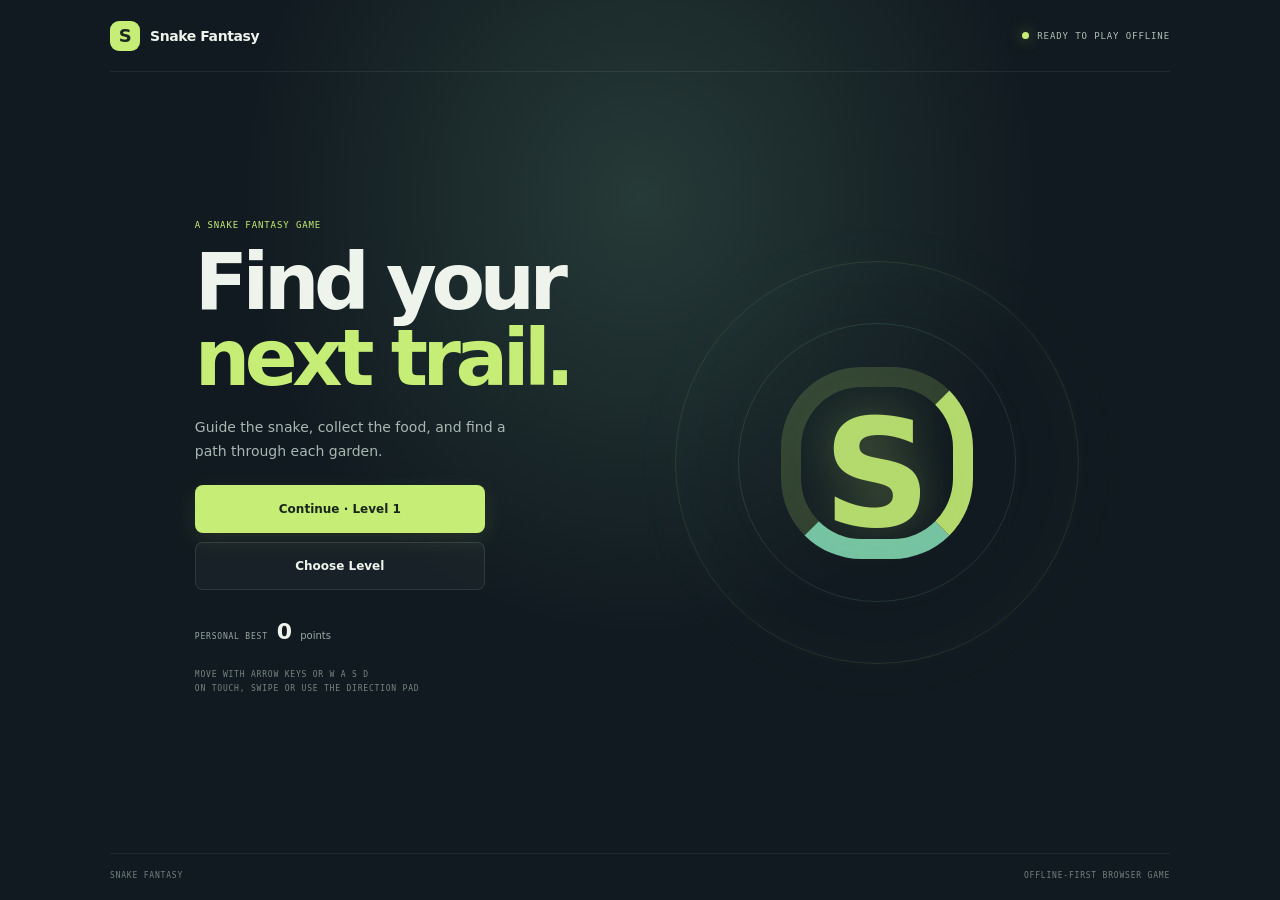
==== index.html @ 546d5184 "Improving snake fantasy" ====
<!doctype html>
<html lang="en">
<head>
    <meta charset="utf-8">
    <meta name="viewport" content="width=device-width, initial-scale=1, viewport-fit=cover">
    <meta name="theme-color" content="#111a20">
    <meta name="description" content="Snake Fantasy: an offline-first arcade game. Run locally in your browser.">
    <title>Snake Fantasy</title>
    <link rel="manifest" href="./manifest.json">
    <link rel="stylesheet" href="./css/style.css">
</head>
<body>
    <main class="app-shell">
        <header class="site-header">
            <a class="brand" href="./"><span class="brand-mark">S</span><span>Snake Fantasy</span></a>
            <span class="offline-state"><i></i> READY TO PLAY OFFLINE</span>
        </header>

        <section class="screen menu-screen active" id="menuScreen" aria-labelledby="gameTitle">
            <div class="menu-art" aria-hidden="true"><span class="art-orb orb-a"></span><span class="art-orb orb-b"></span><span class="art-snake">S</span></div>
            <p class="eyebrow">A SNAKE FANTASY GAME</p>
            <h1 id="gameTitle">Find your<br><span>next trail.</span></h1>
            <p class="intro-copy">Guide the snake, collect the food, and find a path through each garden.</p>
            <div class="menu-actions">
                <button class="button button-primary" data-action="start">Continue · Level <span id="continueLevel">1</span></button>
                <button class="button button-secondary" data-action="levels">Choose Level</button>
            </div>
            <div class="record-card"><span>PERSONAL BEST</span><strong id="menuBestScore">0</strong><small>points</small></div>
            <p class="controls-copy">MOVE WITH ARROW KEYS OR W A S D<br>ON TOUCH, SWIPE OR USE THE DIRECTION PAD</p>
        </section>

        <section class="screen levels-screen" id="levelsScreen" aria-labelledby="levelsTitle" hidden>
            <div class="screen-heading"><p class="eyebrow">YOUR JOURNEY</p><h1 id="levelsTitle">Choose a<br><span>level.</span></h1></div>
            <div class="level-grid" id="levelGrid"></div>
            <button class="button button-secondary back-button" data-action="menu">Back to menu</button>
        </section>

        <section class="screen game-screen" id="gameScreen" aria-label="Snake gameplay" hidden>
            <header class="game-toolbar">
                <button class="toolbar-button" data-action="menu" aria-label="Return to menu">‹</button>
                <div class="level-heading"><small id="levelDifficulty">LEVEL 01</small><strong id="levelName">First Trail</strong></div>
                <button class="toolbar-button pause-button" data-action="pause" aria-label="Pause game">Ⅱ</button>
            </header>
            <div class="score-strip">
                <div><small>SCORE</small><strong id="scoreValue">0</strong></div>
                <div class="score-goal"><small>FOOD</small><strong id="foodValue">0 / 5</strong></div>
                <div><small>BEST</small><strong id="bestValue">0</strong></div>
            </div>
            <div class="canvas-frame"><canvas id="gameCanvas" aria-label="Snake game board"></canvas></div>
            <div class="touch-pad" aria-label="Snake direction controls">
                <span></span><button data-turn="up" aria-label="Move up">↑</button><span></span>
                <button data-turn="left" aria-label="Move left">←</button><button data-turn="down" aria-label="Move down">↓</button><button data-turn="right" aria-label="Move right">→</button>
            </div>
            <div class="game-overlay" id="pauseOverlay" hidden>
                <p class="eyebrow">TAKE YOUR TIME</p><h2>Paused</h2>
                <button class="button button-primary" data-action="resume">Resume game</button>
                <button class="button button-secondary" data-action="restart">Restart level</button>
                <button class="text-button" data-action="menu">Return to menu</button>
            </div>
            <div class="game-overlay" id="gameOverOverlay" hidden>
                <p class="eyebrow">TRAIL ENDED</p><h2 id="gameOverTitle">Try another path.</h2>
                <p class="result-line">Score <strong id="finalScore">0</strong> · Best <strong id="finalBest">0</strong></p>
                <button class="button button-primary" data-action="restart">Try again</button>
                <button class="button button-secondary" data-action="menu">Return to menu</button>
            </div>
            <div class="game-overlay" id="victoryOverlay" hidden>
                <p class="eyebrow">LEVEL COMPLETE</p><h2 id="victoryTitle">Beautiful run.</h2>
                <p class="result-line">Score <strong id="victoryScore">0</strong> · Best <strong id="victoryBest">0</strong></p>
                <button class="button button-primary" data-action="next-level">Next level</button>
                <button class="button button-secondary" data-action="levels">Choose level</button>
            </div>
        </section>
        <footer class="site-footer"><span>SNAKE FANTASY</span><span>OFFLINE-FIRST BROWSER GAME</span></footer>
    </main>
    <script type="module" src="./js/app.js"></script>
</body>
</html>
---- css/style.css ----
:root{color-scheme:dark;--bg:#111a20;--panel:#1a272d;--panel2:#203139;--line:#314149;--text:#eef3eb;--muted:#98a8a2;--lime:#c6ee76;--mint:#80d6b2;--orange:#ff987b}
*{box-sizing:border-box;-webkit-tap-highlight-color:transparent}
body{margin:0;min-height:100vh;background:radial-gradient(ellipse at 50% 22%,#263a37 0,transparent 44%),var(--bg);color:var(--text);font-family:ui-rounded,"Arial Rounded MT Bold",system-ui,sans-serif;touch-action:manipulation}
button{font:inherit;color:inherit}
.app-shell{position:relative;display:flex;flex-direction:column;width:min(1120px,100%);min-height:100vh;margin:0 auto;padding:0 30px}
.site-header{height:72px;display:flex;align-items:center;justify-content:space-between;border-bottom:1px solid #ffffff12}
.brand{display:flex;align-items:center;gap:10px;text-decoration:none;color:var(--text);font-size:14px;font-weight:800;letter-spacing:-.03em}
.brand-mark{display:grid;place-items:center;width:30px;height:30px;border-radius:9px;background:var(--lime);color:#1a2720;font-size:18px}
.offline-state,.eyebrow,.controls-copy,.record-card>span,.score-strip small,.level-heading small,.site-footer{font:10px ui-monospace,Consolas,monospace;letter-spacing:.1em}
.offline-state{display:flex;align-items:center;gap:8px;color:#b0c1b7;font-size:9px}
.offline-state i{width:7px;height:7px;border-radius:50%;background:var(--lime);box-shadow:0 0 14px #c6ee7680}
.screen{display:none;flex:1;min-height:0}
.screen.active{display:flex}
.screen[hidden],.game-overlay[hidden]{display:none}
.menu-screen{position:relative;overflow:hidden;flex-direction:column;justify-content:center;align-items:flex-start;padding:45px 0 54px 8%;min-height:570px}
.menu-art{position:absolute;width:min(48vw,480px);height:min(48vw,480px);right:5%;top:50%;transform:translateY(-50%);pointer-events:none;opacity:.9}
.art-orb{position:absolute;display:block;border:1px solid #c6ee7620;border-radius:50%}
.orb-a{inset:8%;box-shadow:inset 0 0 80px #80d6b20b,0 0 60px #80d6b208}
.orb-b{inset:21%;border-color:#80d6b22a}
.art-snake{position:absolute;inset:30%;display:grid;place-items:center;border:20px solid #c6ee7630;border-right-color:#c6ee76;border-bottom-color:#80d6b2;border-radius:42%;font-size:clamp(70px,14vw,150px);font-weight:900;color:var(--lime);text-shadow:0 0 45px #c6ee7650}
.eyebrow{margin:0 0 14px;color:var(--lime);font-size:9px}
h1{position:relative;margin:0;font-size:clamp(46px,7vw,78px);line-height:.98;letter-spacing:-.07em;font-weight:800}
h1 span{color:var(--lime)}
.intro-copy{position:relative;max-width:340px;margin:20px 0 22px;color:#a9b8b1;font-size:14px;line-height:1.65}
.menu-actions{position:relative;display:grid;width:min(290px,100%);gap:9px}
.button{min-height:48px;border:1px solid transparent;border-radius:8px;padding:0 18px;font-size:12px;font-weight:750;cursor:pointer;transition:transform .14s,background .14s,border-color .14s}
.button:active{transform:translateY(1px) scale(.99)}
.button-primary{background:var(--lime);color:#19251c;box-shadow:0 7px 22px #c6ee761c}
.button-primary:hover{background:#d3f891}
.button-secondary{background:#ffffff08;border-color:#ffffff1a;color:var(--text)}
.button-secondary:hover{border-color:#c6ee766b;background:#c6ee760b}
.record-card{position:relative;display:flex;align-items:baseline;gap:9px;margin-top:29px;color:var(--muted)}
.record-card>span{font-size:8px}
.record-card strong{color:var(--text);font-size:22px;letter-spacing:-.04em}
.record-card small{font-size:10px}
.controls-copy{position:relative;margin:24px 0 0;color:#74867f;font-size:8px;line-height:1.8}
.levels-screen{flex-direction:column;align-items:flex-start;justify-content:center;max-width:760px;width:100%;margin:auto;padding:46px 0}
.screen-heading{margin-bottom:24px}
.screen-heading h1{font-size:clamp(40px,6vw,62px)}
.level-grid{display:grid;width:100%;grid-template-columns:repeat(3,minmax(0,1fr));gap:10px}
.level-card{display:flex;min-height:94px;flex-direction:column;align-items:flex-start;justify-content:space-between;padding:14px;border:1px solid var(--line);border-radius:9px;background:#ffffff05;text-align:left;cursor:pointer}
.level-card:hover:not(:disabled){border-color:#c6ee7680;background:#c6ee760b}
.level-card:disabled{opacity:.38;cursor:not-allowed}
.level-card strong{font-size:13px}
.level-card small{color:var(--muted);font:9px ui-monospace,Consolas,monospace;text-transform:uppercase;letter-spacing:.07em}
.level-card .level-number{color:var(--lime);font:10px ui-monospace,Consolas,monospace}
.back-button{width:190px;margin-top:22px}
.game-screen{position:relative;flex-direction:column;align-items:center;justify-content:flex-start;max-width:850px;width:100%;margin:auto;padding:22px 0 10px}
.game-toolbar{width:100%;display:grid;grid-template-columns:44px 1fr 44px;align-items:center;gap:12px;margin-bottom:14px}
.toolbar-button{width:40px;height:40px;border:1px solid var(--line);border-radius:10px;background:#ffffff08;color:var(--text);font-size:22px;cursor:pointer}
.toolbar-button:hover{border-color:#c6ee7677}
.level-heading{text-align:center}
.level-heading small,.level-heading strong{display:block}
.level-heading small{color:var(--lime);font-size:8px}
.level-heading strong{margin-top:3px;font-size:14px}
.score-strip{display:flex;align-items:center;justify-content:space-around;width:min(560px,100%);margin-bottom:12px;padding:10px 8px;border:1px solid #ffffff12;border-radius:9px;background:#ffffff05}
.score-strip div{display:flex;flex-direction:column;align-items:center;gap:3px;min-width:76px}
.score-strip small{color:#85958f;font-size:8px}
.score-strip strong{font-size:16px;font-weight:800}
.score-goal strong{color:var(--lime)}
.canvas-frame{width:min(720px,100%);height:min(53vh,510px);min-height:270px;border:1px solid #ffffff1a;border-radius:12px;overflow:hidden;background:#101a1e;box-shadow:0 18px 60px #0003}
#gameCanvas{display:block;width:100%;height:100%;touch-action:none}
.touch-pad{display:grid;grid-template-columns:repeat(3,48px);grid-template-rows:repeat(2,42px);gap:5px;margin:12px auto 0;touch-action:none}
.touch-pad button{border:1px solid #ffffff20;border-radius:8px;background:#ffffff0a;color:#dfe9df;font-size:20px;touch-action:none}
.touch-pad button:active{background:var(--lime);color:#18231b}
.game-overlay{position:absolute;z-index:5;inset:0;display:flex;flex-direction:column;align-items:center;justify-content:center;gap:10px;padding:25px;border:1px solid #ffffff1a;border-radius:12px;background:#111a20ed;text-align:center;backdrop-filter:blur(8px)}
.game-overlay h2{margin:0 0 7px;font-size:clamp(28px,5vw,42px);letter-spacing:-.05em}
.game-overlay .eyebrow{margin:0}
.game-overlay .button{width:min(250px,100%)}
.result-line{margin:0 0 7px;color:var(--muted);font-size:12px}
.result-line strong{color:var(--text)}
.text-button{margin-top:3px;border:0;background:transparent;color:#a8b7af;font-size:11px;cursor:pointer}
.text-button:hover{color:var(--lime)}
.site-footer{display:flex;justify-content:space-between;padding:17px 0 20px;border-top:1px solid #ffffff10;color:#71817b;font-size:8px}
@media(max-width:650px){.app-shell{padding:0 17px}.site-header{height:60px}.menu-screen{min-height:calc(100svh - 105px);padding:30px 4% 36px}.menu-art{width:65vw;height:65vw;right:-17%;top:27%;opacity:.4}.menu-screen h1{font-size:clamp(52px,14vw,76px)}.intro-copy{max-width:290px}.level-grid{grid-template-columns:repeat(2,minmax(0,1fr))}.levels-screen{justify-content:flex-start;padding-top:38px}.game-screen{justify-content:center;padding-top:10px}.canvas-frame{height:min(51svh,480px);min-height:250px}.touch-pad{margin-top:10px}.score-strip{margin-bottom:8px}.site-footer{font-size:7px}}
@media(max-height:700px) and (min-width:651px){.menu-screen{min-height:500px;padding-top:20px;padding-bottom:24px}.menu-art{width:360px;height:360px}.canvas-frame{height:48vh;min-height:260px}.game-screen{padding-top:8px}.touch-pad{margin-top:7px}}
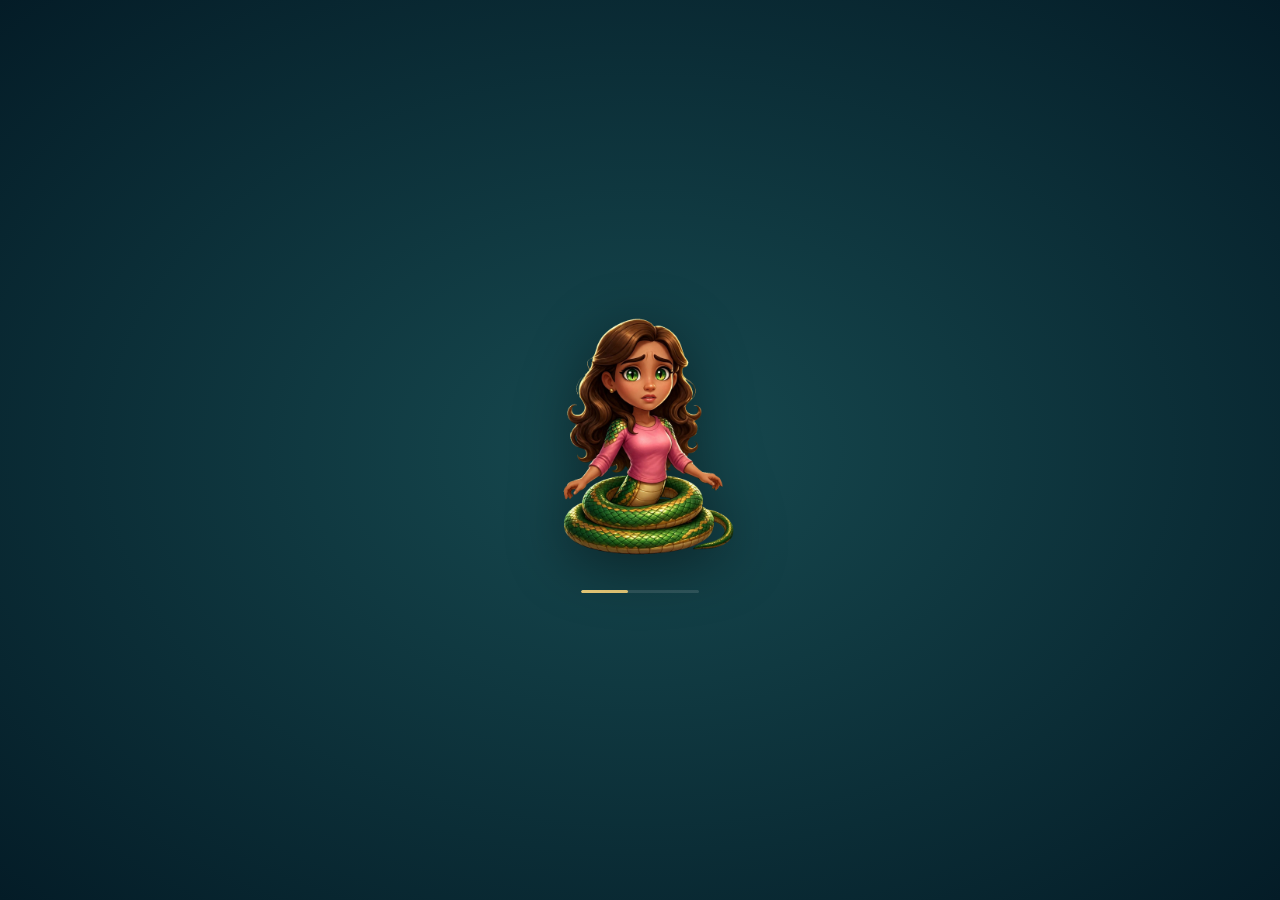
==== commit f1a0e5d3: "Prepare game for Vercel deployment" ====
--- a/index.html
+++ b/index.html
@@ -1,77 +1,81 @@
-<!doctype html>
-<html lang="en">
-<head>
-    <meta charset="utf-8">
-    <meta name="viewport" content="width=device-width, initial-scale=1, viewport-fit=cover">
-    <meta name="theme-color" content="#111a20">
-    <meta name="description" content="Snake Fantasy: an offline-first arcade game. Run locally in your browser.">
-    <title>Snake Fantasy</title>
-    <link rel="manifest" href="./manifest.json">
-    <link rel="stylesheet" href="./css/style.css">
-</head>
-<body>
-    <main class="app-shell">
-        <header class="site-header">
-            <a class="brand" href="./"><span class="brand-mark">S</span><span>Snake Fantasy</span></a>
-            <span class="offline-state"><i></i> READY TO PLAY OFFLINE</span>
-        </header>
-
-        <section class="screen menu-screen active" id="menuScreen" aria-labelledby="gameTitle">
-            <div class="menu-art" aria-hidden="true"><span class="art-orb orb-a"></span><span class="art-orb orb-b"></span><span class="art-snake">S</span></div>
-            <p class="eyebrow">A SNAKE FANTASY GAME</p>
-            <h1 id="gameTitle">Find your<br><span>next trail.</span></h1>
-            <p class="intro-copy">Guide the snake, collect the food, and find a path through each garden.</p>
-            <div class="menu-actions">
-                <button class="button button-primary" data-action="start">Continue · Level <span id="continueLevel">1</span></button>
-                <button class="button button-secondary" data-action="levels">Choose Level</button>
-            </div>
-            <div class="record-card"><span>PERSONAL BEST</span><strong id="menuBestScore">0</strong><small>points</small></div>
-            <p class="controls-copy">MOVE WITH ARROW KEYS OR W A S D<br>ON TOUCH, SWIPE OR USE THE DIRECTION PAD</p>
-        </section>
-
-        <section class="screen levels-screen" id="levelsScreen" aria-labelledby="levelsTitle" hidden>
-            <div class="screen-heading"><p class="eyebrow">YOUR JOURNEY</p><h1 id="levelsTitle">Choose a<br><span>level.</span></h1></div>
-            <div class="level-grid" id="levelGrid"></div>
-            <button class="button button-secondary back-button" data-action="menu">Back to menu</button>
-        </section>
-
-        <section class="screen game-screen" id="gameScreen" aria-label="Snake gameplay" hidden>
-            <header class="game-toolbar">
-                <button class="toolbar-button" data-action="menu" aria-label="Return to menu">‹</button>
-                <div class="level-heading"><small id="levelDifficulty">LEVEL 01</small><strong id="levelName">First Trail</strong></div>
-                <button class="toolbar-button pause-button" data-action="pause" aria-label="Pause game">Ⅱ</button>
-            </header>
-            <div class="score-strip">
-                <div><small>SCORE</small><strong id="scoreValue">0</strong></div>
-                <div class="score-goal"><small>FOOD</small><strong id="foodValue">0 / 5</strong></div>
-                <div><small>BEST</small><strong id="bestValue">0</strong></div>
-            </div>
-            <div class="canvas-frame"><canvas id="gameCanvas" aria-label="Snake game board"></canvas></div>
-            <div class="touch-pad" aria-label="Snake direction controls">
-                <span></span><button data-turn="up" aria-label="Move up">↑</button><span></span>
-                <button data-turn="left" aria-label="Move left">←</button><button data-turn="down" aria-label="Move down">↓</button><button data-turn="right" aria-label="Move right">→</button>
-            </div>
-            <div class="game-overlay" id="pauseOverlay" hidden>
-                <p class="eyebrow">TAKE YOUR TIME</p><h2>Paused</h2>
-                <button class="button button-primary" data-action="resume">Resume game</button>
-                <button class="button button-secondary" data-action="restart">Restart level</button>
-                <button class="text-button" data-action="menu">Return to menu</button>
-            </div>
-            <div class="game-overlay" id="gameOverOverlay" hidden>
-                <p class="eyebrow">TRAIL ENDED</p><h2 id="gameOverTitle">Try another path.</h2>
-                <p class="result-line">Score <strong id="finalScore">0</strong> · Best <strong id="finalBest">0</strong></p>
-                <button class="button button-primary" data-action="restart">Try again</button>
-                <button class="button button-secondary" data-action="menu">Return to menu</button>
-            </div>
-            <div class="game-overlay" id="victoryOverlay" hidden>
-                <p class="eyebrow">LEVEL COMPLETE</p><h2 id="victoryTitle">Beautiful run.</h2>
-                <p class="result-line">Score <strong id="victoryScore">0</strong> · Best <strong id="victoryBest">0</strong></p>
-                <button class="button button-primary" data-action="next-level">Next level</button>
-                <button class="button button-secondary" data-action="levels">Choose level</button>
-            </div>
-        </section>
-        <footer class="site-footer"><span>SNAKE FANTASY</span><span>OFFLINE-FIRST BROWSER GAME</span></footer>
-    </main>
-    <script type="module" src="./js/app.js"></script>
-</body>
-</html>
+<!doctype html>
+<html lang="en">
+<head>
+    <meta charset="utf-8">
+    <meta name="viewport" content="width=device-width, initial-scale=1, viewport-fit=cover">
+    <meta name="theme-color" content="#062d35">
+    <meta name="description" content="Amara's Fantacy — an offline-first river goddess adventure.">
+    <title>Amara's Fantacy · The River Serpent</title>
+    <link rel="manifest" href="./manifest.json">
+    <link rel="icon" href="./assets/amara_snake_transparent.png" type="image/png">
+    <link rel="stylesheet" href="./css/style.css">
+    <link rel="stylesheet" href="./css/game-stage.css">
+</head>
+<body>
+    <main class="app-shell">
+        <section class="launch-screen boot-screen active" id="bootScreen" aria-label="Amara's Fantacy startup">
+            <p>AN ORIGINAL GAME BY</p><strong>AMARA'S FANTACY</strong>
+        </section>
+        <section class="launch-screen loading-screen" id="loadingScreen" aria-label="Loading game">
+            <img src="./assets/amara_snake_transparent.png" alt="Amara's Fantacy serpent emblem">
+            <div class="loading-bar" aria-hidden="true"><i></i></div>
+            <p id="loadError" role="alert" hidden></p>
+        </section>
+        <header class="site-header">
+            <button class="brand" data-action="menu" aria-label="Return to Amara's Fantacy menu"><img src="./assets/amara_snake_transparent.png" alt=""><span>AMARA'S <b>FANTACY</b></span></button>
+            <div class="header-actions"><span class="offline-state"><i></i> OFFLINE ADVENTURE</span><button class="sound-toggle" data-action="sound" aria-label="Toggle sound">♫ <span>Sound on</span></button></div>
+        </header>
+
+        <section class="screen menu-screen" id="menuScreen" aria-labelledby="gameTitle" hidden>
+            <div class="menu-copy"><img class="menu-logo" src="./assets/art/amara-title.png" alt="Amara, the river goddess, holding a glowing water orb"><p class="eyebrow">THE RIVER GODDESS</p><h1 id="gameTitle">The river<br><span>is calling.</span></h1><p class="menu-tagline">Become the serpent. Awaken the sea.<br>Bring your child home.</p>
+                <div class="menu-actions"><button class="button button-primary" data-action="start">CONTINUE <span>· CHAPTER <span id="continueLevel">01</span></span></button><button class="button button-secondary" data-action="levels">THE JOURNEY <span>50 chapters</span></button></div>
+                <div class="record-card"><span>BEST SCORE</span><strong id="menuBestScore">0</strong></div>
+                <p class="controls-copy">ARROWS / WASD · SWIPE OR TOUCH CONTROLS</p>
+            </div>
+        </section>
+
+        <section class="screen story-screen" id="storyScreen" aria-labelledby="storyTitle" hidden>
+            <div class="story-art"><img src="./assets/amara_snake_transparent.png" alt="Amara, the mother dreaming herself into a river goddess"></div>
+            <div class="story-copy"><p class="eyebrow" id="storyChapter">CHAPTER 01 · THE RIVER'S CALL</p><h1 id="storyTitle">A mother's riverbound fantasy</h1><p class="story-narrative" id="storyNarrative"></p><p class="story-promise">Become the serpent. Reach the sea. Bring your child home.</p>
+                <div class="menu-actions"><button class="button button-primary" data-action="begin-story">ENTER THE RIVER</button><button class="button button-secondary" data-action="levels">CHOOSE A CHAPTER</button></div>
+            </div>
+        </section>
+
+        <section class="screen levels-screen" id="levelsScreen" aria-labelledby="levelsTitle" hidden>
+            <div class="levels-top"><button class="toolbar-button" data-action="menu" aria-label="Back to home">←</button><div><p class="eyebrow">AMARA'S JOURNEY TO THE SEA</p><h1 id="levelsTitle">Chapter map</h1></div><span class="map-count">50 CHAPTERS</span></div>
+            <div class="level-grid" id="levelGrid"></div>
+        </section>
+
+        <section class="screen game-screen" id="gameScreen" aria-label="Snake gameplay" hidden>
+            <header class="game-toolbar">
+                <button class="toolbar-button" data-action="menu" aria-label="Return to chapter map">←</button>
+                <div class="level-heading"><small id="levelDifficulty">CHAPTER 01 · GENTLE</small><strong id="levelName">River's First Whisper</strong><span id="levelForm">AMARA'S FORM · RIVER SERPENT</span></div>
+                <button class="toolbar-button pause-button" data-action="pause" aria-label="Pause game">Ⅱ</button>
+            </header>
+            <div class="score-strip">
+                <div><small>OFFERINGS</small><strong id="foodValue">0 / 5</strong></div>
+                <div class="score-current"><small>SCORE</small><strong id="scoreValue">0</strong></div>
+                <div><small>PERSONAL BEST</small><strong id="bestValue">0</strong></div>
+                <div class="bonus-readout"><small>BONUS SPARK</small><strong id="bonusClock">AFTER 5 FRUIT</strong></div>
+            </div>
+            <div class="goal-ribbon"><span class="goal-leaf">●</span><span id="goalText">Gather river offerings. Avoid rocks and your own tail.</span><span class="goal-progress" id="goalProgress">0 / 6</span></div>
+            <div class="canvas-frame"><canvas id="gameCanvas" aria-label="Amara's river snake game board"></canvas></div>
+            <div class="mobile-controls"><span>SWIPE TO TURN</span><div class="touch-pad" aria-label="Snake direction controls">
+                <span></span><button data-turn="up" aria-label="Move up">↑</button><span></span>
+                <button data-turn="left" aria-label="Move left">←</button><button data-turn="down" aria-label="Move down">↓</button><button data-turn="right" aria-label="Move right">→</button>
+            </div></div>
+
+            <div class="tutorial-overlay" id="tutorialOverlay" hidden>
+                <article class="tutorial-card" role="dialog" aria-modal="true" aria-labelledby="tutorialTitle">
+                    <p class="eyebrow" id="tutorialStep">RIVER LESSON 1 OF 3</p><h2 id="tutorialTitle">Read the current</h2><p id="tutorialBody"></p>
+                    <div class="tutorial-actions"><button class="text-button" data-action="tutorial-skip">SKIP LESSON</button><button class="button button-primary" data-action="tutorial-next" id="tutorialNext">NEXT</button></div>
+                </article>
+            </div>
+            <div class="game-overlay" id="pauseOverlay" hidden><div class="overlay-emblem">Ⅱ</div><p class="eyebrow">THE RIVER WILL WAIT</p><h2>Take a breath.</h2><button class="button button-primary" data-action="resume">RETURN TO AMARA</button><button class="button button-secondary" data-action="restart">RESTART CHAPTER</button><button class="text-button" data-action="levels">CHAPTER MAP</button></div>
+            <div class="game-overlay" id="gameOverOverlay" hidden><div class="overlay-emblem sad">↻</div><p class="eyebrow">THE CURRENT TURNS AGAIN</p><h2 id="gameOverTitle">Amara struck a river rock.</h2><p class="result-line">Score <strong id="finalScore">0</strong> · best <strong id="finalBest">0</strong></p><button class="button button-primary" data-action="restart">TRY THE CHAPTER AGAIN</button><button class="text-button" data-action="levels">CHAPTER MAP</button></div>
+            <div class="game-overlay" id="victoryOverlay" hidden><div class="overlay-emblem win">✿</div><p class="eyebrow">CHAPTER COMPLETE</p><h2 id="victoryTitle">The current carries Amara onward.</h2><p class="earned-stars" id="earnedStars">✿ ✿ ✿</p><p class="result-line">Score <strong id="victoryScore">0</strong> · best <strong id="victoryBest">0</strong></p><p class="prize-line" id="prizeLine">A new chapter opens.</p><button class="button button-primary" data-action="next-level">NEXT CHAPTER</button><button class="button button-secondary" data-action="levels">CHAPTER MAP</button></div>
+        </section>
+    </main>
+    <script type="module" src="./js/app.js"></script>
+</body>
+</html>
--- a/css/style.css
+++ b/css/style.css
@@ -1,76 +1,36 @@
-:root{color-scheme:dark;--bg:#111a20;--panel:#1a272d;--panel2:#203139;--line:#314149;--text:#eef3eb;--muted:#98a8a2;--lime:#c6ee76;--mint:#80d6b2;--orange:#ff987b}
+:root{color-scheme:dark;--night:#10271f;--night2:#16362a;--leaf:#b8ef6d;--mint:#72d59d;--cream:#fff5d8;--soft:#c0d0b8;--line:#e2f5cd25;--berry:#f092b9}
 *{box-sizing:border-box;-webkit-tap-highlight-color:transparent}
-body{margin:0;min-height:100vh;background:radial-gradient(ellipse at 50% 22%,#263a37 0,transparent 44%),var(--bg);color:var(--text);font-family:ui-rounded,"Arial Rounded MT Bold",system-ui,sans-serif;touch-action:manipulation}
+html,body{width:100%;min-height:100%;margin:0}
+body{min-height:100svh;overflow-x:hidden;background:radial-gradient(ellipse at 50% -10%,#416c3e 0,transparent 43%),radial-gradient(ellipse at 5% 90%,#193d30 0,transparent 37%),var(--night);color:var(--cream);font-family:'Nunito','Trebuchet MS',system-ui,sans-serif;touch-action:manipulation}
 button{font:inherit;color:inherit}
-.app-shell{position:relative;display:flex;flex-direction:column;width:min(1120px,100%);min-height:100vh;margin:0 auto;padding:0 30px}
-.site-header{height:72px;display:flex;align-items:center;justify-content:space-between;border-bottom:1px solid #ffffff12}
-.brand{display:flex;align-items:center;gap:10px;text-decoration:none;color:var(--text);font-size:14px;font-weight:800;letter-spacing:-.03em}
-.brand-mark{display:grid;place-items:center;width:30px;height:30px;border-radius:9px;background:var(--lime);color:#1a2720;font-size:18px}
-.offline-state,.eyebrow,.controls-copy,.record-card>span,.score-strip small,.level-heading small,.site-footer{font:10px ui-monospace,Consolas,monospace;letter-spacing:.1em}
-.offline-state{display:flex;align-items:center;gap:8px;color:#b0c1b7;font-size:9px}
-.offline-state i{width:7px;height:7px;border-radius:50%;background:var(--lime);box-shadow:0 0 14px #c6ee7680}
-.screen{display:none;flex:1;min-height:0}
-.screen.active{display:flex}
-.screen[hidden],.game-overlay[hidden]{display:none}
-.menu-screen{position:relative;overflow:hidden;flex-direction:column;justify-content:center;align-items:flex-start;padding:45px 0 54px 8%;min-height:570px}
-.menu-art{position:absolute;width:min(48vw,480px);height:min(48vw,480px);right:5%;top:50%;transform:translateY(-50%);pointer-events:none;opacity:.9}
-.art-orb{position:absolute;display:block;border:1px solid #c6ee7620;border-radius:50%}
-.orb-a{inset:8%;box-shadow:inset 0 0 80px #80d6b20b,0 0 60px #80d6b208}
-.orb-b{inset:21%;border-color:#80d6b22a}
-.art-snake{position:absolute;inset:30%;display:grid;place-items:center;border:20px solid #c6ee7630;border-right-color:#c6ee76;border-bottom-color:#80d6b2;border-radius:42%;font-size:clamp(70px,14vw,150px);font-weight:900;color:var(--lime);text-shadow:0 0 45px #c6ee7650}
-.eyebrow{margin:0 0 14px;color:var(--lime);font-size:9px}
-h1{position:relative;margin:0;font-size:clamp(46px,7vw,78px);line-height:.98;letter-spacing:-.07em;font-weight:800}
-h1 span{color:var(--lime)}
-.intro-copy{position:relative;max-width:340px;margin:20px 0 22px;color:#a9b8b1;font-size:14px;line-height:1.65}
-.menu-actions{position:relative;display:grid;width:min(290px,100%);gap:9px}
-.button{min-height:48px;border:1px solid transparent;border-radius:8px;padding:0 18px;font-size:12px;font-weight:750;cursor:pointer;transition:transform .14s,background .14s,border-color .14s}
-.button:active{transform:translateY(1px) scale(.99)}
-.button-primary{background:var(--lime);color:#19251c;box-shadow:0 7px 22px #c6ee761c}
-.button-primary:hover{background:#d3f891}
-.button-secondary{background:#ffffff08;border-color:#ffffff1a;color:var(--text)}
-.button-secondary:hover{border-color:#c6ee766b;background:#c6ee760b}
-.record-card{position:relative;display:flex;align-items:baseline;gap:9px;margin-top:29px;color:var(--muted)}
-.record-card>span{font-size:8px}
-.record-card strong{color:var(--text);font-size:22px;letter-spacing:-.04em}
-.record-card small{font-size:10px}
-.controls-copy{position:relative;margin:24px 0 0;color:#74867f;font-size:8px;line-height:1.8}
-.levels-screen{flex-direction:column;align-items:flex-start;justify-content:center;max-width:760px;width:100%;margin:auto;padding:46px 0}
-.screen-heading{margin-bottom:24px}
-.screen-heading h1{font-size:clamp(40px,6vw,62px)}
-.level-grid{display:grid;width:100%;grid-template-columns:repeat(3,minmax(0,1fr));gap:10px}
-.level-card{display:flex;min-height:94px;flex-direction:column;align-items:flex-start;justify-content:space-between;padding:14px;border:1px solid var(--line);border-radius:9px;background:#ffffff05;text-align:left;cursor:pointer}
-.level-card:hover:not(:disabled){border-color:#c6ee7680;background:#c6ee760b}
-.level-card:disabled{opacity:.38;cursor:not-allowed}
-.level-card strong{font-size:13px}
-.level-card small{color:var(--muted);font:9px ui-monospace,Consolas,monospace;text-transform:uppercase;letter-spacing:.07em}
-.level-card .level-number{color:var(--lime);font:10px ui-monospace,Consolas,monospace}
-.back-button{width:190px;margin-top:22px}
-.game-screen{position:relative;flex-direction:column;align-items:center;justify-content:flex-start;max-width:850px;width:100%;margin:auto;padding:22px 0 10px}
-.game-toolbar{width:100%;display:grid;grid-template-columns:44px 1fr 44px;align-items:center;gap:12px;margin-bottom:14px}
-.toolbar-button{width:40px;height:40px;border:1px solid var(--line);border-radius:10px;background:#ffffff08;color:var(--text);font-size:22px;cursor:pointer}
-.toolbar-button:hover{border-color:#c6ee7677}
-.level-heading{text-align:center}
-.level-heading small,.level-heading strong{display:block}
-.level-heading small{color:var(--lime);font-size:8px}
-.level-heading strong{margin-top:3px;font-size:14px}
-.score-strip{display:flex;align-items:center;justify-content:space-around;width:min(560px,100%);margin-bottom:12px;padding:10px 8px;border:1px solid #ffffff12;border-radius:9px;background:#ffffff05}
-.score-strip div{display:flex;flex-direction:column;align-items:center;gap:3px;min-width:76px}
-.score-strip small{color:#85958f;font-size:8px}
-.score-strip strong{font-size:16px;font-weight:800}
-.score-goal strong{color:var(--lime)}
-.canvas-frame{width:min(720px,100%);height:min(53vh,510px);min-height:270px;border:1px solid #ffffff1a;border-radius:12px;overflow:hidden;background:#101a1e;box-shadow:0 18px 60px #0003}
-#gameCanvas{display:block;width:100%;height:100%;touch-action:none}
-.touch-pad{display:grid;grid-template-columns:repeat(3,48px);grid-template-rows:repeat(2,42px);gap:5px;margin:12px auto 0;touch-action:none}
-.touch-pad button{border:1px solid #ffffff20;border-radius:8px;background:#ffffff0a;color:#dfe9df;font-size:20px;touch-action:none}
-.touch-pad button:active{background:var(--lime);color:#18231b}
-.game-overlay{position:absolute;z-index:5;inset:0;display:flex;flex-direction:column;align-items:center;justify-content:center;gap:10px;padding:25px;border:1px solid #ffffff1a;border-radius:12px;background:#111a20ed;text-align:center;backdrop-filter:blur(8px)}
-.game-overlay h2{margin:0 0 7px;font-size:clamp(28px,5vw,42px);letter-spacing:-.05em}
-.game-overlay .eyebrow{margin:0}
-.game-overlay .button{width:min(250px,100%)}
-.result-line{margin:0 0 7px;color:var(--muted);font-size:12px}
-.result-line strong{color:var(--text)}
-.text-button{margin-top:3px;border:0;background:transparent;color:#a8b7af;font-size:11px;cursor:pointer}
-.text-button:hover{color:var(--lime)}
-.site-footer{display:flex;justify-content:space-between;padding:17px 0 20px;border-top:1px solid #ffffff10;color:#71817b;font-size:8px}
-@media(max-width:650px){.app-shell{padding:0 17px}.site-header{height:60px}.menu-screen{min-height:calc(100svh - 105px);padding:30px 4% 36px}.menu-art{width:65vw;height:65vw;right:-17%;top:27%;opacity:.4}.menu-screen h1{font-size:clamp(52px,14vw,76px)}.intro-copy{max-width:290px}.level-grid{grid-template-columns:repeat(2,minmax(0,1fr))}.levels-screen{justify-content:flex-start;padding-top:38px}.game-screen{justify-content:center;padding-top:10px}.canvas-frame{height:min(51svh,480px);min-height:250px}.touch-pad{margin-top:10px}.score-strip{margin-bottom:8px}.site-footer{font-size:7px}}
-@media(max-height:700px) and (min-width:651px){.menu-screen{min-height:500px;padding-top:20px;padding-bottom:24px}.menu-art{width:360px;height:360px}.canvas-frame{height:48vh;min-height:260px}.game-screen{padding-top:8px}.touch-pad{margin-top:7px}}
+.app-shell{width:min(1180px,100%);height:100svh;min-height:620px;margin:auto;padding:0 28px;display:flex;flex-direction:column;position:relative;isolation:isolate}
+.app-shell:before,.app-shell:after{content:'✦';position:fixed;z-index:-1;color:#c8eb8740;font-size:18px;animation:float 5s ease-in-out infinite;pointer-events:none}.app-shell:before{left:7%;top:25%}.app-shell:after{right:8%;bottom:18%;animation-delay:-2s}
+@keyframes float{50%{transform:translateY(-12px) rotate(16deg);opacity:.45}}
+.site-header{height:64px;flex:0 0 64px;display:flex;align-items:center;justify-content:space-between;border-bottom:1px solid #e2f5cd17}
+.brand{display:flex;align-items:center;gap:10px;color:var(--cream);text-decoration:none;font-size:12px;font-weight:900;letter-spacing:.13em}.brand img{width:37px;height:37px;filter:drop-shadow(0 0 10px #b8ef6d55)}.brand b{color:var(--leaf)}
+.header-actions{display:flex;align-items:center;gap:18px}.offline-state,.eyebrow,.controls-copy,.record-card>span,.score-strip small,.level-heading small,.site-footer,.goal-progress,.mobile-controls>span,.map-count{font:10px 'DM Mono',Consolas,monospace;letter-spacing:.08em}
+.offline-state{display:flex;align-items:center;gap:8px;color:#b9cfb3;font-size:9px}.offline-state i{width:7px;height:7px;border-radius:50%;background:var(--leaf);box-shadow:0 0 12px #b8ef6d}
+.sound-toggle{padding:7px 11px;border:1px solid var(--line);border-radius:30px;background:#ffffff08;color:var(--cream);font-size:11px;cursor:pointer}.sound-toggle:hover{border-color:#b8ef6d80}
+.screen{display:none;flex:1;min-height:0}.screen.active{display:flex}.screen[hidden],.game-overlay[hidden]{display:none}
+.menu-screen{position:relative;align-items:center;justify-content:space-between;gap:20px;padding:20px 6% 42px;overflow:hidden}.menu-copy{position:relative;z-index:2;max-width:450px}.eyebrow{margin:0 0 12px;color:var(--leaf);font-size:10px;font-weight:500}.menu-copy h1{margin:0;font-size:clamp(64px,9vw,112px);line-height:.79;letter-spacing:-.085em;font-weight:900;text-shadow:0 8px 45px #0003}.menu-copy h1 span{color:var(--leaf)}.intro-copy{max-width:360px;margin:24px 0 25px;color:#c1d0bf;font-size:15px;line-height:1.55}
+.menu-actions{display:grid;width:min(340px,100%);gap:9px}.button{min-height:50px;padding:0 20px;border:1px solid transparent;border-radius:12px;font-size:12px;font-weight:900;letter-spacing:.045em;cursor:pointer;transition:transform .14s,filter .14s,border-color .14s}.button:hover{filter:brightness(1.08);transform:translateY(-1px)}.button:active{transform:translateY(1px)}.button-primary{background:linear-gradient(135deg,#cdf780,#9adf62);color:#1b3925;box-shadow:0 8px 28px #a4e56a30}.button-primary span{margin-left:5px}.button-secondary{background:#ffffff09;border-color:#ffffff24;color:var(--cream)}.button-secondary span{float:right;color:var(--leaf);font:10px 'DM Mono',monospace;letter-spacing:0}
+.record-card{display:flex;align-items:baseline;gap:10px;margin-top:25px;color:#9db39c}.record-card>span{font-size:9px}.record-card strong{color:var(--cream);font-size:25px}.record-card small{font-size:10px}.controls-copy{margin:24px 0 0;color:#91a88e;font-size:8px;line-height:1.8}
+.menu-illustration{position:absolute;right:3%;top:50%;width:min(49vw,550px);aspect-ratio:1;transform:translateY(-50%);display:grid;place-items:center;pointer-events:none}.sun-halo{position:absolute;inset:8%;border-radius:50%;background:radial-gradient(circle,#b7ef6d24 0,transparent 68%);border:1px solid #c5ee722e;box-shadow:inset 0 0 70px #b8ef6d0c,0 0 80px #b8ef6d10}.sun-halo:before,.sun-halo:after{content:'';position:absolute;inset:12%;border:1px solid #c5ee721b;border-radius:50%}.sun-halo:after{inset:25%}.menu-snake{position:absolute;width:54%;transform:rotate(12deg);filter:drop-shadow(0 16px 32px #071d1499);animation:snake-bob 3s ease-in-out infinite}.menu-apple,.menu-berry{position:absolute;width:17%;filter:drop-shadow(0 8px 14px #071d1499);animation:fruit-bob 2.5s ease-in-out infinite}.menu-apple{right:15%;top:21%}.menu-berry{left:12%;bottom:24%;animation-delay:-1s}.spark{position:absolute;color:#fff5b2;text-shadow:0 0 16px #fff3a0;font-size:32px;animation:float 3s ease-in-out infinite}.spark-one{left:27%;top:17%}.spark-two{right:21%;bottom:22%;animation-delay:-1.5s}@keyframes snake-bob{50%{transform:translateY(-8px) rotate(12deg)}}@keyframes fruit-bob{50%{transform:translateY(-8px) rotate(-8deg)}}
+.levels-screen{flex-direction:column;overflow:auto;padding:22px 2% 28px}.levels-top{display:flex;align-items:center;gap:16px;margin-bottom:20px}.levels-top .eyebrow{margin:0 0 3px}.levels-top h1{margin:0;font-size:clamp(28px,5vw,44px);letter-spacing:-.06em}.map-count{margin-left:auto;color:#a5bf9e}.level-grid{display:grid;grid-template-columns:repeat(5,minmax(0,1fr));gap:9px}.level-card{display:flex;min-height:104px;flex-direction:column;align-items:flex-start;justify-content:space-between;padding:12px 13px;border:1px solid var(--line);border-radius:12px;background:linear-gradient(145deg,#ffffff0a,#ffffff02);text-align:left;cursor:pointer;transition:.16s}.level-card:hover:not(:disabled){transform:translateY(-2px);border-color:#b8ef6d80;background:#b8ef6d10}.level-card:disabled{opacity:.36;cursor:not-allowed}.level-card strong{font-size:13px}.level-card small{color:#a7bca2;font:9px 'DM Mono',monospace}.level-card .level-number{color:var(--leaf);font:10px 'DM Mono',monospace}.level-stars{color:#f8d66f;font-size:12px;letter-spacing:2px}
+.game-screen{position:relative;flex-direction:column;align-items:center;justify-content:flex-start;width:100%;max-width:1040px;margin:0 auto;padding:8px 0 12px}.game-toolbar{width:100%;display:grid;grid-template-columns:46px 1fr 46px;align-items:center;gap:10px;margin-bottom:7px}.toolbar-button{width:42px;height:42px;border:1px solid var(--line);border-radius:13px;background:#ffffff0a;color:var(--cream);font-size:21px;cursor:pointer}.toolbar-button:hover{border-color:#b8ef6d80}.level-heading{text-align:center}.level-heading small,.level-heading strong,.level-heading span{display:block}.level-heading small{color:var(--leaf);font-size:9px}.level-heading strong{margin-top:1px;font-size:16px;font-weight:900}.level-heading span{margin-top:2px;color:#b9d4a9;font:8px 'DM Mono',monospace;letter-spacing:.06em}
+.score-strip{display:flex;align-items:center;justify-content:space-around;width:min(700px,100%);margin-bottom:7px;padding:8px 4px;border-top:1px solid #ffffff18;border-bottom:1px solid #ffffff18;background:#071a133b}.score-strip div{display:flex;min-width:76px;flex-direction:column;align-items:center;gap:2px}.score-strip small{color:#9ab095;font-size:8px}.score-strip strong{font-size:15px;font-weight:900}.score-current strong{color:var(--leaf)}.bonus-readout strong{color:#86eaff;font:11px 'DM Mono',monospace}
+.goal-ribbon{display:flex;align-items:center;gap:9px;width:min(700px,100%);min-height:34px;margin:0 0 8px;padding:4px 12px;border:1px solid #e4f5d524;border-radius:9px;background:#ffffff08;color:#e3edd6;font-size:11px}.goal-leaf{color:var(--leaf);font-size:16px}.goal-progress{margin-left:auto;color:var(--leaf);white-space:nowrap;font-size:9px}
+.canvas-frame{width:min(960px,100%);height:min(63svh,620px);min-height:320px;flex:1 1 auto;overflow:hidden;border:2px solid #c8ee8244;border-radius:17px;background:#10271f;box-shadow:0 18px 80px #06160f88,0 0 35px #abec6020}#gameCanvas{display:block;width:100%;height:100%;touch-action:none}
+.mobile-controls{width:100%;display:flex;align-items:center;justify-content:center;position:relative;min-height:40px}.mobile-controls>span{position:absolute;left:4px;color:#91a88e;font-size:8px}.touch-pad{display:none;grid-template-columns:repeat(3,44px);grid-template-rows:repeat(2,36px);gap:4px;margin:6px auto 0;touch-action:none}.touch-pad button{border:1px solid #ffffff24;border-radius:9px;background:#ffffff0c;color:var(--cream);font-size:18px;touch-action:none}.touch-pad button:active{background:var(--leaf);color:#183423}
+.game-overlay{position:absolute;z-index:5;inset:4px 0 4px;display:flex;flex-direction:column;align-items:center;justify-content:center;gap:10px;padding:24px;border:1px solid #ffffff28;border-radius:17px;background:#10271fee;text-align:center;backdrop-filter:blur(9px)}.game-overlay h2{margin:0 0 3px;font-size:clamp(29px,5vw,48px);line-height:1.02;letter-spacing:-.05em}.game-overlay .eyebrow{margin:0}.game-overlay .button{width:min(270px,100%)}.overlay-emblem{display:grid;place-items:center;width:62px;height:62px;margin-bottom:4px;border:1px solid #b8ef6d55;border-radius:50%;background:#b8ef6d15;color:var(--leaf);font-size:30px}.overlay-emblem.sad{color:#f3a5a1;border-color:#f3a5a155;background:#f3a5a115}.overlay-emblem.win{color:#ffe384;border-color:#ffe38455;background:#ffe38415}.result-line{margin:2px 0 8px;color:#afc0aa;font-size:12px}.result-line strong{color:var(--cream)}.earned-stars{margin:0;color:#ffd766;font-size:29px;letter-spacing:9px;text-shadow:0 0 18px #ffdc7466}.prize-line{margin:0 0 6px;color:var(--leaf);font-size:12px}.text-button{margin-top:2px;border:0;background:transparent;color:#a8b7af;font-size:10px;font-weight:800;letter-spacing:.08em;cursor:pointer}.text-button:hover{color:var(--leaf)}
+@media(max-width:760px){.app-shell{padding:0 14px;min-height:560px}.site-header{height:55px;flex-basis:55px}.brand{font-size:10px;gap:6px}.brand img{width:30px;height:30px}.header-actions{gap:8px}.offline-state{font-size:7px}.sound-toggle{padding:6px 8px;font-size:10px}.menu-screen{justify-content:center;align-items:flex-start;padding:24px 4% 35px}.menu-copy{max-width:390px}.menu-copy h1{font-size:clamp(64px,16vw,94px)}.intro-copy{max-width:270px;margin:18px 0}.menu-illustration{width:66vw;right:-19%;top:26%;opacity:.52}.menu-copy{z-index:1}.level-grid{grid-template-columns:repeat(2,minmax(0,1fr));gap:7px}.level-card{min-height:88px;padding:10px}.game-screen{padding-top:5px}.score-strip div{min-width:55px}.score-strip small{font-size:7px;letter-spacing:0}.score-strip strong{font-size:13px}.goal-ribbon{font-size:10px}.canvas-frame{width:100%;height:min(55svh,560px);min-height:260px;flex:0 1 auto}.touch-pad{display:grid}.mobile-controls{min-height:82px}.mobile-controls>span{top:12px;left:5px;font-size:7px}.game-overlay{inset:3px 0}.levels-screen{padding-top:15px}}
+@media(max-width:390px){.app-shell{padding:0 9px}.offline-state{display:none}.score-strip div{min-width:48px}.score-strip small{font-size:6px}.score-strip strong{font-size:12px}.canvas-frame{min-height:235px}.touch-pad{grid-template-columns:repeat(3,40px);grid-template-rows:repeat(2,34px)}}
+@media(max-height:700px) and (min-width:761px){.game-screen{padding-top:3px}.game-toolbar{margin-bottom:2px}.toolbar-button{height:36px}.score-strip{padding:5px;margin-bottom:4px}.goal-ribbon{min-height:28px;margin-bottom:4px}.canvas-frame{height:57svh;min-height:250px}.menu-screen{padding-top:8px;padding-bottom:12px}.menu-copy h1{font-size:75px}}
+.goal-ribbon>span:nth-child(2){min-width:0;line-height:1.25}.goal-progress{flex:0 0 auto;font-size:8px}.goal-leaf{flex:0 0 auto;color:#f16e73}.canvas-frame{background:#245744}.game-overlay .result-line{max-width:34ch;line-height:1.55}.overlay-emblem{font-weight:900}.start-chapter-button{position:absolute;left:50%;transform:translateX(-50%);z-index:1;min-height:36px;padding:0 18px;font-size:10px}.start-chapter-button:hover{transform:translateX(-50%) translateY(-1px)}.mobile-controls.ready-state .touch-pad{visibility:hidden}
+@media(max-width:760px) and (max-height:650px){.app-shell{height:100svh;min-height:0}.game-screen{min-height:0}.game-toolbar{margin-bottom:3px}.toolbar-button{width:38px;height:38px}.score-strip{padding:5px 2px;margin-bottom:4px}.goal-ribbon{min-height:32px;margin-bottom:5px;padding:3px 8px}.canvas-frame{height:auto;min-height:0;flex:1 1 0}.mobile-controls{min-height:65px}.touch-pad{grid-template-columns:repeat(3,38px);grid-template-rows:repeat(2,29px);gap:3px;margin:3px auto}.mobile-controls>span{top:6px}.game-overlay{padding:16px;gap:7px}.game-overlay h2{font-size:clamp(25px,7vw,36px)}}
+@media(prefers-reduced-motion:reduce){*,*:before,*:after{animation-duration:.01ms!important;animation-iteration-count:1!important;scroll-behavior:auto!important}}
+.brand img{border-radius:50%;object-fit:cover}
+.brand{padding:0;border:0;background:transparent;cursor:pointer}.launch-screen{position:absolute;z-index:20;inset:0;display:none;flex-direction:column;align-items:center;justify-content:center;background:radial-gradient(ellipse at 50% 43%,#315b3b 0,transparent 48%),#0c2119}.launch-screen.active{display:flex}.boot-screen{gap:13px;text-align:center}.boot-screen p{margin:0;color:#b8ef6d;font:10px 'DM Mono',Consolas,monospace;letter-spacing:.25em}.boot-screen strong{font-size:clamp(27px,7vw,47px);letter-spacing:.12em}.loading-screen img{width:min(43vw,220px);height:auto;filter:drop-shadow(0 12px 30px #0007)}.loading-bar{width:118px;height:3px;margin-top:26px;overflow:hidden;border-radius:3px;background:#ffffff20}.loading-bar i{display:block;width:40%;height:100%;border-radius:inherit;background:#b8ef6d;animation:loading-sweep .7s ease-in-out infinite alternate}@keyframes loading-sweep{to{transform:translateX(150%)}}.loading-screen #loadError:not([hidden]){max-width:80%;margin-top:18px;color:#ffd0c6;font-size:12px;text-align:center}
+.menu-screen{justify-content:center;gap:clamp(28px,8vw,100px);padding:28px 6%;background:radial-gradient(ellipse at 50% 43%,#315b3b72 0,transparent 58%)}.menu-copy{display:flex;max-width:440px;flex-direction:column;align-items:center;text-align:center}.menu-logo{width:min(280px,34svh);max-height:40svh;object-fit:contain;filter:drop-shadow(0 14px 28px #06170f99)}.menu-copy h1{margin:2px 0 24px;font-size:clamp(25px,4vw,40px);line-height:1.1;letter-spacing:-.04em}.menu-copy h1 span{color:var(--leaf)}.menu-copy .eyebrow{margin:10px 0 0}.menu-actions{width:min(330px,100%)}.record-card{margin-top:18px}.controls-copy{margin-top:15px}.story-screen{align-items:center;justify-content:center;gap:clamp(18px,5vw,70px);padding:24px 7%;overflow:auto}.story-art{width:min(38vw,330px);min-width:180px;aspect-ratio:1;overflow:hidden;border:3px solid #b8ef6d88;border-radius:50%;background:#193528;box-shadow:0 0 0 12px #b8ef6d12,0 18px 60px #0006}.story-art img{width:100%;height:100%;object-fit:cover;object-position:50% 22%;transform:scale(1.22);filter:saturate(.86)}.story-copy{max-width:510px}.story-copy h1{margin:0 0 18px;font-size:clamp(32px,5vw,58px);line-height:.98;letter-spacing:-.06em}.story-narrative{color:#c2d1be;font-size:clamp(14px,1.6vw,18px);line-height:1.65}.story-promise{margin:20px 0 22px;color:var(--leaf);font-weight:900;letter-spacing:.06em}.story-copy .menu-actions{max-width:360px}
+.tutorial-overlay{position:absolute;z-index:8;inset:0;display:flex;align-items:flex-end;justify-content:center;padding:16px 14px 24px;background:#06160da8}.tutorial-overlay[hidden]{display:none}.tutorial-card{position:relative;z-index:10;width:min(490px,100%);padding:20px 22px 16px;border:1px solid #d8f6ab88;border-radius:18px;background:linear-gradient(145deg,#183a2b,#0c211a);box-shadow:0 18px 60px #0009}.tutorial-card .eyebrow{margin-bottom:8px}.tutorial-card h2{margin:0 0 8px;font-size:clamp(24px,5vw,34px);letter-spacing:-.04em}.tutorial-card>p:not(.eyebrow){margin:0;color:#ccdac8;font-size:13px;line-height:1.55}.tutorial-actions{display:flex;align-items:center;justify-content:space-between;margin-top:15px}.tutorial-actions .button{min-height:40px}.tutorial-focus{position:relative;z-index:9;outline:3px solid #ffe17a!important;outline-offset:2px;box-shadow:0 0 24px #ffe17a66!important}.canvas-frame{aspect-ratio:1.5}.site-header{position:relative;z-index:1}
+@media(max-width:760px){.menu-screen{padding:16px 4% 24px}.menu-logo{width:min(58vw,250px);max-height:34svh}.menu-copy h1{margin:0 0 18px}.menu-copy .eyebrow{font-size:9px}.story-screen{flex-direction:column;gap:15px;justify-content:flex-start;padding:18px 6% 26px}.story-art{width:min(48vw,210px);min-width:150px}.story-copy{text-align:center}.story-copy h1{font-size:clamp(28px,8vw,42px)}.story-narrative{margin:12px 0;font-size:13px}.story-promise{margin:12px 0 16px;font-size:12px}.tutorial-overlay{padding:12px 10px 16px}.tutorial-card{padding:16px}.tutorial-card>p:not(.eyebrow){font-size:12px}.canvas-frame{height:auto;min-height:0;flex:0 0 auto}}
--- a/css/game-stage.css
+++ b/css/game-stage.css
@@ -0,0 +1,74 @@
+﻿/* The game stage: painted scenery, gilded controls, and a board-first HUD. */
+:root{--leaf:#efd487;--cream:#fff3cf;--night:#062d35;--line:#dabd6b60;--soft:#bed6cd}
+body{background:radial-gradient(ellipse at 48% 28%,#145663 0,#07323c 46%,#031b24 100%);font-family:'Trebuchet MS',system-ui,sans-serif}
+body:before{content:'';position:fixed;inset:0;pointer-events:none;background:radial-gradient(circle at 12% 18%,#f8da7d80 0 1px,transparent 2px),radial-gradient(circle at 84% 34%,#a4eaff90 0 2px,transparent 3px),radial-gradient(circle at 68% 76%,#f8da7d70 0 1px,transparent 3px);background-size:330px 290px,510px 430px,390px 360px;opacity:.45}
+.app-shell{width:100%;max-width:1600px;padding:0 32px;min-height:600px}
+.app-shell:before,.app-shell:after{display:none}
+.site-header{position:absolute;inset:18px 28px auto;height:44px;border:0;z-index:12;pointer-events:none}.site-header button{pointer-events:auto}.brand{font-size:10px;opacity:.8}.brand img{width:32px;height:32px}.offline-state{display:none}.sound-toggle{border:1px solid #d8bf7855;border-radius:50%;width:44px;height:44px;padding:0;background:linear-gradient(#215662,#0a2c35);box-shadow:0 3px 0 #02171d, inset 0 0 0 3px #ffffff08;font-size:20px}.sound-toggle span{display:none}
+.app-shell[data-screen=game] .brand,.app-shell[data-screen=levels] .brand{visibility:hidden}
+.app-shell[data-screen=game] .site-header{inset:16px 15px auto auto}.app-shell[data-screen=game] .sound-toggle{width:34px;height:34px;font-size:16px}
+.screen{margin-top:76px}.screen.active{animation:stage-enter .35s ease-out}@keyframes stage-enter{from{opacity:0;transform:translateY(8px)}to{opacity:1;transform:translateY(0)}}
+.menu-screen{margin:0;overflow:visible;background:none;padding:60px 6% 35px;justify-content:flex-end;align-items:center;position:relative}
+.menu-screen:before{content:'';position:absolute;width:65%;height:80%;left:-10%;top:12%;border-radius:50%;background:radial-gradient(ellipse,#24a0a033,transparent 65%);pointer-events:none}
+.menu-copy{width:42%;max-width:500px;align-items:flex-start;text-align:left;position:static}
+.menu-logo{position:absolute;left:6%;top:5%;width:45%;height:90%;max-height:none;object-fit:contain;filter:drop-shadow(0 20px 30px #00192399);pointer-events:none}
+.menu-copy .eyebrow{font-size:11px;letter-spacing:.28em;color:#a4d7d8;margin:0 0 20px}
+.menu-copy h1{font-family:Georgia,serif;font-weight:normal;font-size:clamp(48px,6.5vw,92px);line-height:.98;letter-spacing:-.055em;margin:0 0 16px;text-shadow:0 3px 0 #001e28,0 8px 30px #0005}.menu-copy h1 span{color:#edce7a}
+.menu-tagline{color:#b8d8d8;line-height:1.7;font-size:14px;margin:0 0 30px}.menu-actions{width:min(330px,100%);gap:13px}
+.button{position:relative;border-radius:8px;min-height:54px;font-size:12px;letter-spacing:.13em;border:1px solid #f6dc94;box-shadow:0 4px 0 #573e1d,0 8px 20px #0004,inset 0 0 0 3px #ffffff20;transition:filter .15s,transform .15s}
+.button-primary{color:#443112;background:linear-gradient(#fff0b5,#e1b956 50%,#c89836);text-shadow:0 1px #fff7d5}.button-secondary{color:#f4dfab;border-color:#a88f55;background:linear-gradient(#214e54,#102f36);box-shadow:0 4px 0 #031c23,inset 0 0 0 3px #ffffff06}.button-secondary span{color:#b8d6d0;letter-spacing:0}.button:active{transform:translateY(3px);box-shadow:0 1px 0 #573e1d}.button:focus-visible,button:focus-visible{outline:3px solid #a7f2ff;outline-offset:5px}
+.record-card{margin-top:28px;color:#8eb7b7}.record-card strong{font-family:Georgia,serif;color:#ecd08a}.controls-copy{color:#8bb1b4;letter-spacing:.08em;font-size:8px}
+.story-screen{gap:6%;padding:20px 7% 40px}.story-art{border-radius:48% 48% 12px 12px;border-color:#cab16c;box-shadow:0 0 0 7px #0b3039,0 0 0 8px #c3a45a66,0 20px 70px #0008}.story-copy h1,.levels-top h1,.game-overlay h2{font-family:Georgia,serif;font-weight:normal;letter-spacing:-.04em}.story-narrative{color:#c4dcda}.story-promise{color:#edce7a;font-size:12px;line-height:1.6}.story-copy .eyebrow{color:#edce7a}
+.levels-screen{padding:0 5% 40px}.levels-top{flex-shrink:0}.levels-top h1{color:#f4dfa4}.level-grid{position:relative;grid-template-columns:repeat(5,minmax(0,1fr));gap:28px 24px;padding:20px 10px 35px;background:radial-gradient(ellipse at center,#4f9b8d22,transparent 70%)}
+.level-card{position:relative;align-items:center;text-align:center;justify-content:center;gap:8px;min-height:136px;border-radius:50% 50% 16px 16px;background:linear-gradient(#285653,#102e34);border:2px solid #ad965b;box-shadow:0 5px 0 #031d23,inset 0 0 0 4px #dbc67c12;transition:transform .15s}.level-card:nth-child(10n+6),.level-card:nth-child(10n+7),.level-card:nth-child(10n+8),.level-card:nth-child(10n+9),.level-card:nth-child(10n+10){transform:translateX(14px)}.level-card:disabled{opacity:.55;filter:saturate(.2);border-color:#5c7b74}.level-card:disabled:after{content:'SEALED';color:#8ba59e;font-size:8px;letter-spacing:.2em}.level-card:disabled small{display:none}.level-card .level-number{color:#f8d98b;font-size:11px}.level-card strong{font-family:Georgia,serif;font-weight:normal;font-size:16px}.level-card small{font-size:8px;color:#b6c9b8}.current-chapter{border-color:#ffe4a0;box-shadow:0 0 28px #f4d98033,inset 0 0 0 4px #dbc67c22}.map-count{color:#c6bd8d}
+.game-screen{margin-top:12px;padding:0 48px 8px;max-width:1120px;gap:0}.game-toolbar{margin-bottom:8px}.level-heading strong{font-family:Georgia,serif;font-size:20px;color:#f7e3a9;font-weight:normal}.level-heading small{color:#b9d4cb}.level-heading span{color:#94bbb3}.toolbar-button{border-radius:50%;border-color:#c5ac64;background:linear-gradient(#2e5552,#112f34);box-shadow:0 3px 0 #021c24,inset 0 0 0 3px #ffffff08;color:#f7dda2}
+.score-strip{width:min(760px,100%);border:1px solid #bca36766;border-radius:12px 12px 0 0;background:linear-gradient(#244641,#122e2c);padding:9px 10px;margin:0;box-shadow:inset 0 0 0 3px #ffffff04}.score-strip strong{font-family:Georgia,serif;font-size:23px;color:#ffe6a3}.score-strip small{color:#abc3b0;font-size:8px}.bonus-readout strong{font:10px Consolas,monospace;color:#b3edfb}
+.goal-ribbon{width:min(760px,100%);border-radius:0 0 8px 8px;border-color:#bca36744;background:#092a2b;color:#bdd1bd;margin-bottom:12px;font-size:10px}.goal-leaf{color:#f3cf72}
+.canvas-frame{width:100%;height:auto;min-height:0;max-height:calc(100svh - 235px);flex:1 1 0;aspect-ratio:1.5;border:12px solid #344437;border-radius:4px;outline:1px solid #84916a;background:#193d2d;box-shadow:0 0 0 3px #12271f,0 0 0 5px #8d93614d,0 18px 65px #0009,inset 0 0 30px #0009;border-image:url('../assets/art/stone-arena.jpg') 100 / 12px / 0 stretch}
+.mobile-controls{min-height:36px}.mobile-controls>span{position:static;color:#81a9a6}.touch-pad button{background:linear-gradient(#31554f,#143332);border-color:#a18c55;box-shadow:0 3px 0 #021b20;color:#f7dda2;border-radius:10px}
+.game-overlay{background:radial-gradient(ellipse at center,#194c4cee,#061e29f5);border:2px solid #b79b57;border-radius:8px;box-shadow:inset 0 0 0 5px #dfc4780d;gap:14px}.game-overlay h2{max-width:20ch}.overlay-emblem{color:#f3d179;border-color:#c8a65f;background:#a98e331a}.text-button{color:#c5d5c4}.result-line{color:#b7d1ca}.tutorial-card{background:linear-gradient(#234b45,#102f33);border-color:#d9bd79;border-radius:8px}.tutorial-card h2{font-family:Georgia,serif;font-weight:normal;color:#ffe4a1}.tutorial-overlay{background:#00151dbb}.launch-screen{position:fixed;background:radial-gradient(ellipse,#174a50,#041c27)}.boot-screen strong{font-family:Georgia,serif;color:#ecd087;font-weight:normal}.boot-screen p{color:#95c6c9}.loading-bar i{background:#edce7a}
+@media(min-width:761px) and (max-height:720px){.menu-logo{top:1%;height:98%}.menu-copy h1{font-size:58px}.menu-tagline{margin-bottom:20px}.menu-copy .eyebrow{margin-bottom:12px}.record-card{margin-top:16px}.game-screen{margin-top:8px}.game-toolbar{margin-bottom:4px}.score-strip{padding:5px}.goal-ribbon{margin-bottom:7px}.canvas-frame{max-height:calc(100svh - 210px)}}
+@media(max-width:760px){.app-shell{padding:0 14px;min-height:0;height:100svh}.site-header{inset:12px 14px auto}.brand span{display:none}.screen{margin-top:70px}.menu-screen{margin:0;min-height:650px;padding:0 6% 26px;align-items:flex-end;justify-content:center}.menu-copy{width:100%;align-items:center;text-align:center;max-width:390px}.menu-logo{top:22px;left:15%;width:70%;height:52%;max-height:none}.menu-copy h1{position:absolute;width:1px;height:1px;overflow:hidden;clip-path:inset(50%)}.menu-copy .eyebrow{font-size:9px;margin:0 0 10px}.menu-tagline{font-size:12px;margin:0 0 17px}.menu-actions{gap:10px}.button{min-height:49px}.record-card{margin-top:18px}.controls-copy{font-size:7px;margin-top:10px}.story-screen{padding:15px 5% 25px;gap:22px}.story-art{width:180px;min-width:130px}.story-copy h1{font-size:32px}.story-narrative{font-size:13px}.story-copy .menu-actions{margin:auto}.levels-screen{padding:5px 3% 30px}.level-grid{grid-template-columns:repeat(3,minmax(0,1fr));gap:16px 10px;padding:12px 0}.level-card{min-height:115px;padding:8px}.level-card strong{font-size:13px}.level-card:nth-child(n){transform:none}.level-card small{font-size:7px}.map-count{display:none}.game-screen{margin-top:12px;padding:0 0 8px}.app-shell[data-screen=game] .site-header{inset:auto 15px 22px auto}.level-heading strong{font-size:17px}.score-strip strong{font-size:19px}.bonus-readout strong{font-size:9px}.score-strip{padding:8px 2px}.score-strip small{font-size:7px}.goal-ribbon{font-size:9px;padding:5px 8px}.canvas-frame{flex:1 1 0;max-height:calc(100svh - 290px);min-height:180px;border-width:9px;border-image-width:9px}.touch-pad{display:grid;grid-template-columns:repeat(3,46px);grid-template-rows:repeat(2,35px);gap:5px}.mobile-controls{flex-shrink:0;min-height:94px}.mobile-controls>span{position:absolute;left:0;top:18px;width:60px;line-height:1.6}.game-overlay{padding:18px 12px;gap:10px}.game-overlay h2{font-size:30px}.tutorial-card{padding:16px}.tutorial-actions .button{min-height:40px}.levels-top .eyebrow{font-size:8px}}
+@media(max-width:760px) and (max-height:720px){.menu-screen{min-height:570px}.menu-logo{height:48%;top:10px}.menu-tagline{display:none}.menu-copy .eyebrow{margin-bottom:14px}.record-card{margin-top:15px}.game-toolbar{margin-bottom:5px}.level-heading span{display:none}.canvas-frame{max-height:calc(100svh - 250px);min-height:120px}.score-strip{padding:5px 1px}.goal-ribbon{margin-bottom:8px}.mobile-controls{min-height:82px}.touch-pad{grid-template-rows:repeat(2,30px)}}
+@media(max-height:500px) and (orientation:landscape){.app-shell{min-height:0}.game-screen{padding:0 55px}.level-heading span,.mobile-controls>span{display:none}.game-toolbar{margin-bottom:3px}.score-strip{padding:3px}.score-strip strong{font-size:15px}.goal-ribbon{min-height:23px;margin-bottom:5px}.canvas-frame{max-height:none;min-height:80px}.mobile-controls{min-height:24px}.touch-pad{display:none}.menu-screen{min-height:0}.menu-logo{left:5%;width:43%;height:96%;top:2%}.menu-copy{width:44%;margin-left:auto;align-items:flex-start;text-align:left}.menu-copy .eyebrow{margin-top:70px}.record-card{margin-top:12px}.controls-copy{display:none}}
+/* Phone title screen uses the illustration as the stage, with controls below it. */
+@media(max-width:760px) and (orientation:portrait){
+ .app-shell{height:100dvh;padding:0 12px;overflow:hidden}
+ .menu-screen{min-height:0;height:100%;padding:52px 5% max(20px,env(safe-area-inset-bottom));margin:0;align-items:stretch}
+ .menu-copy{height:100%;max-width:420px;display:flex;align-items:center;margin:auto;width:100%}
+ .menu-logo{position:static;flex:1 1 0;min-height:0;height:0;max-height:none;width:100%;object-fit:contain;margin-bottom:16px}
+ .menu-copy .eyebrow,.menu-tagline,.menu-copy .controls-copy{display:none}
+ .menu-copy .menu-actions{width:100%;flex:0 0 auto;gap:13px}
+ .menu-copy .button{min-height:56px;font-size:13px}
+ .record-card{flex:0 0 auto;margin:18px 0 0;gap:12px}
+ .record-card strong{font-size:24px}
+ .story-screen,.levels-screen{overflow-y:auto}
+ .game-screen{justify-content:center}
+ .game-toolbar,.score-strip,.goal-ribbon{flex-shrink:0}
+ .canvas-frame{flex:0 0 auto;width:100%;height:auto;aspect-ratio:1.5;max-height:none;min-height:0;margin:6px 0 18px}
+ .mobile-controls{min-height:158px;flex:0 0 auto}
+ .touch-pad{grid-template-columns:repeat(3,58px);grid-template-rows:repeat(2,52px);gap:8px;margin:4px auto}
+ .touch-pad button{font-size:25px}
+ .mobile-controls>span{top:auto;bottom:0;left:0;right:0;width:auto;text-align:center;font-size:9px}
+ .app-shell[data-screen=game] .site-header{inset:auto 16px max(18px,env(safe-area-inset-bottom)) auto}
+ .tutorial-overlay{align-items:flex-end}
+}
+@media(max-width:760px) and (orientation:portrait) and (max-height:680px){
+ .menu-screen{padding-top:42px;padding-bottom:15px}.menu-logo{margin-bottom:10px}.menu-copy .button{min-height:48px}.record-card{margin-top:12px}
+ .canvas-frame{margin-bottom:8px}.mobile-controls{min-height:120px}.touch-pad{grid-template-columns:repeat(3,50px);grid-template-rows:repeat(2,42px);gap:6px}
+ .level-heading span{display:none}
+}
+/* The supplied forest arena surrounds the playable grid; painted foliage stays outside collisions. */
+.canvas-frame{border-image-source:url('../assets/references/forest-arena.jpg');border-image-slice:165;border-image-width:20px;border-width:20px;outline-color:#85754b;box-shadow:0 0 0 3px #172b20,0 0 0 4px #a78e4966,0 18px 65px #0009}
+.story-art{border-radius:18px;background:radial-gradient(ellipse,#346347,#0c302e);aspect-ratio:.85;overflow:hidden}
+.story-art img{object-fit:contain;object-position:center;transform:none;filter:none}
+.loading-screen img{width:min(65vw,320px);max-height:55svh;object-fit:contain;filter:drop-shadow(0 12px 30px #0007)}
+@media(max-width:760px) and (orientation:portrait){.canvas-frame{border-width:12px;border-image-width:12px}.story-art{width:190px;min-height:200px;flex-shrink:0}}
+@media(max-width:760px) and (orientation:portrait){
+ .game-screen{justify-content:flex-start;height:calc(100dvh - 16px);min-height:0}
+ .canvas-frame{flex:1 1 0;min-height:0;height:auto;max-height:none;aspect-ratio:2/3;margin:3px 0 10px}
+ .mobile-controls{min-height:138px}
+ .touch-pad{grid-template-rows:repeat(2,46px)}
+ .goal-ribbon{margin-bottom:7px}
+}
+@media(max-width:760px) and (orientation:portrait) and (max-height:680px){.mobile-controls{min-height:112px}.touch-pad{grid-template-rows:repeat(2,38px)}.score-strip strong{font-size:16px}.level-heading strong{font-size:15px}}
